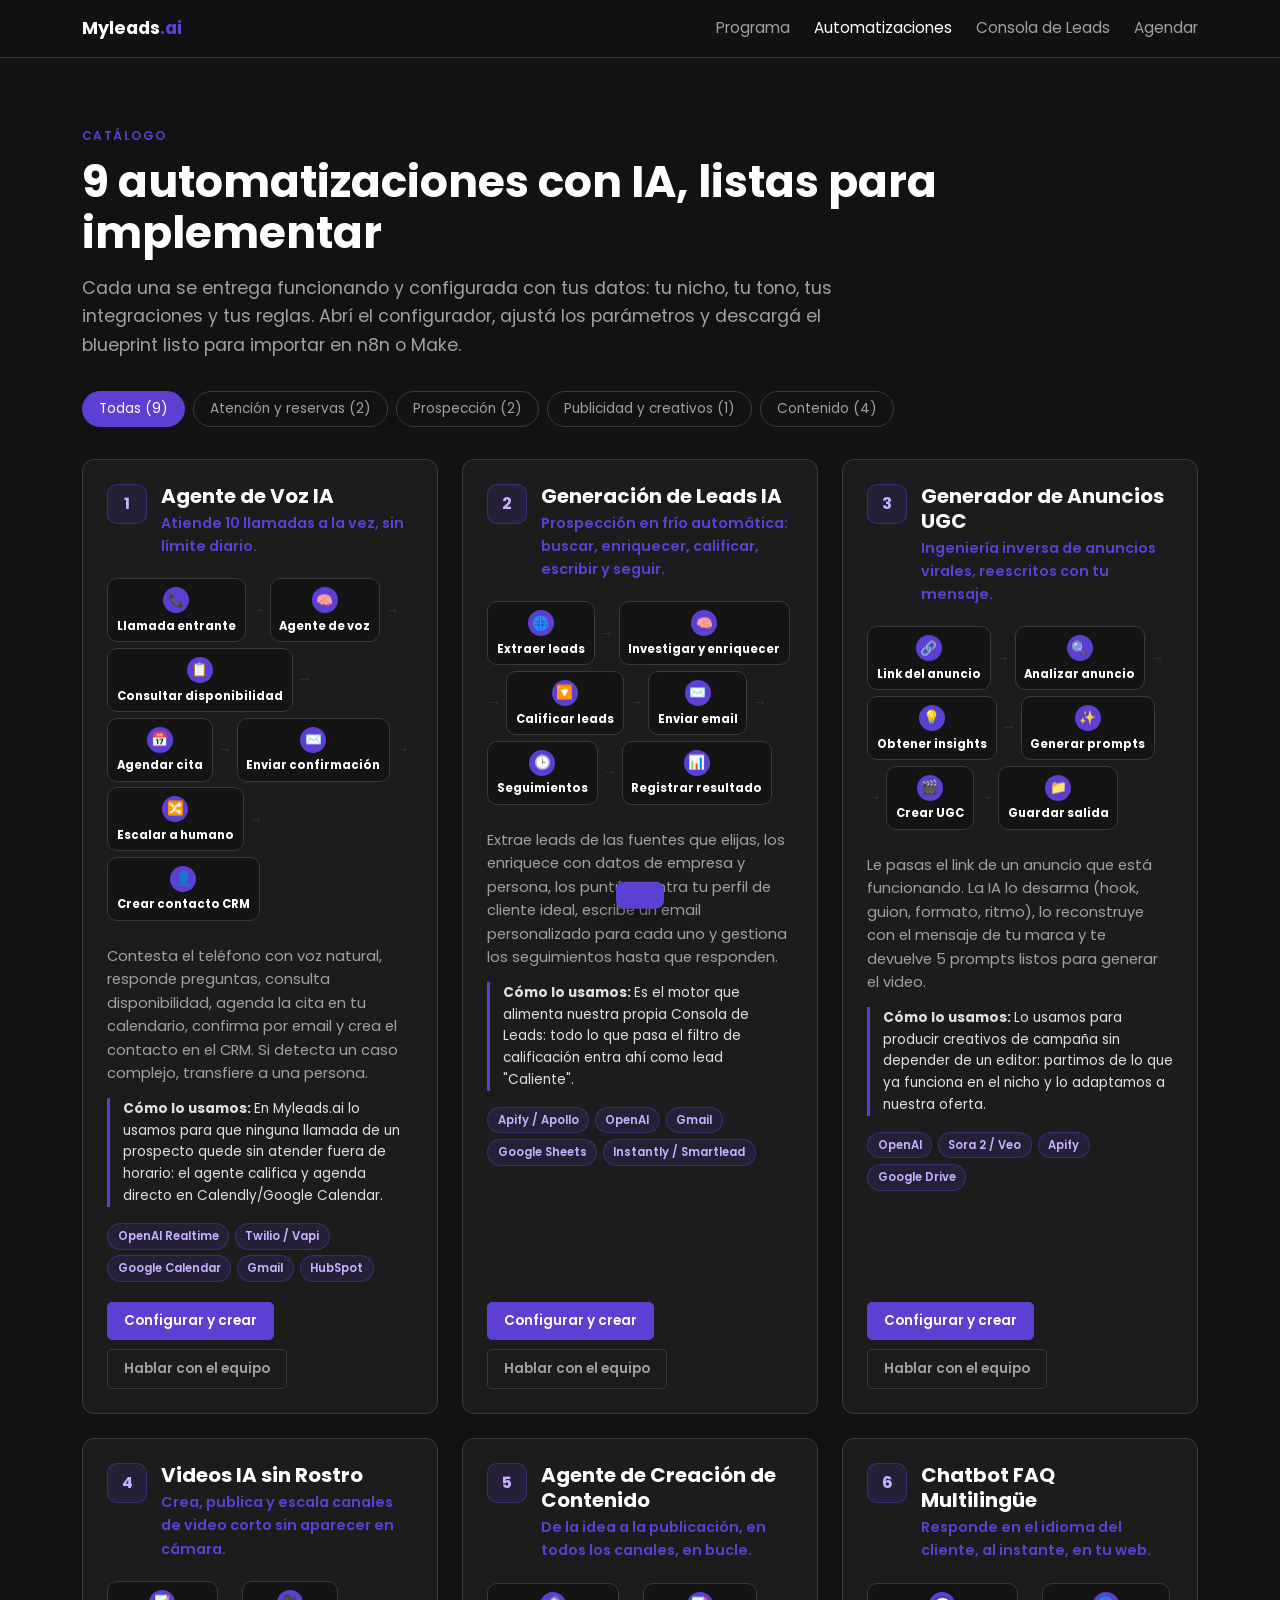
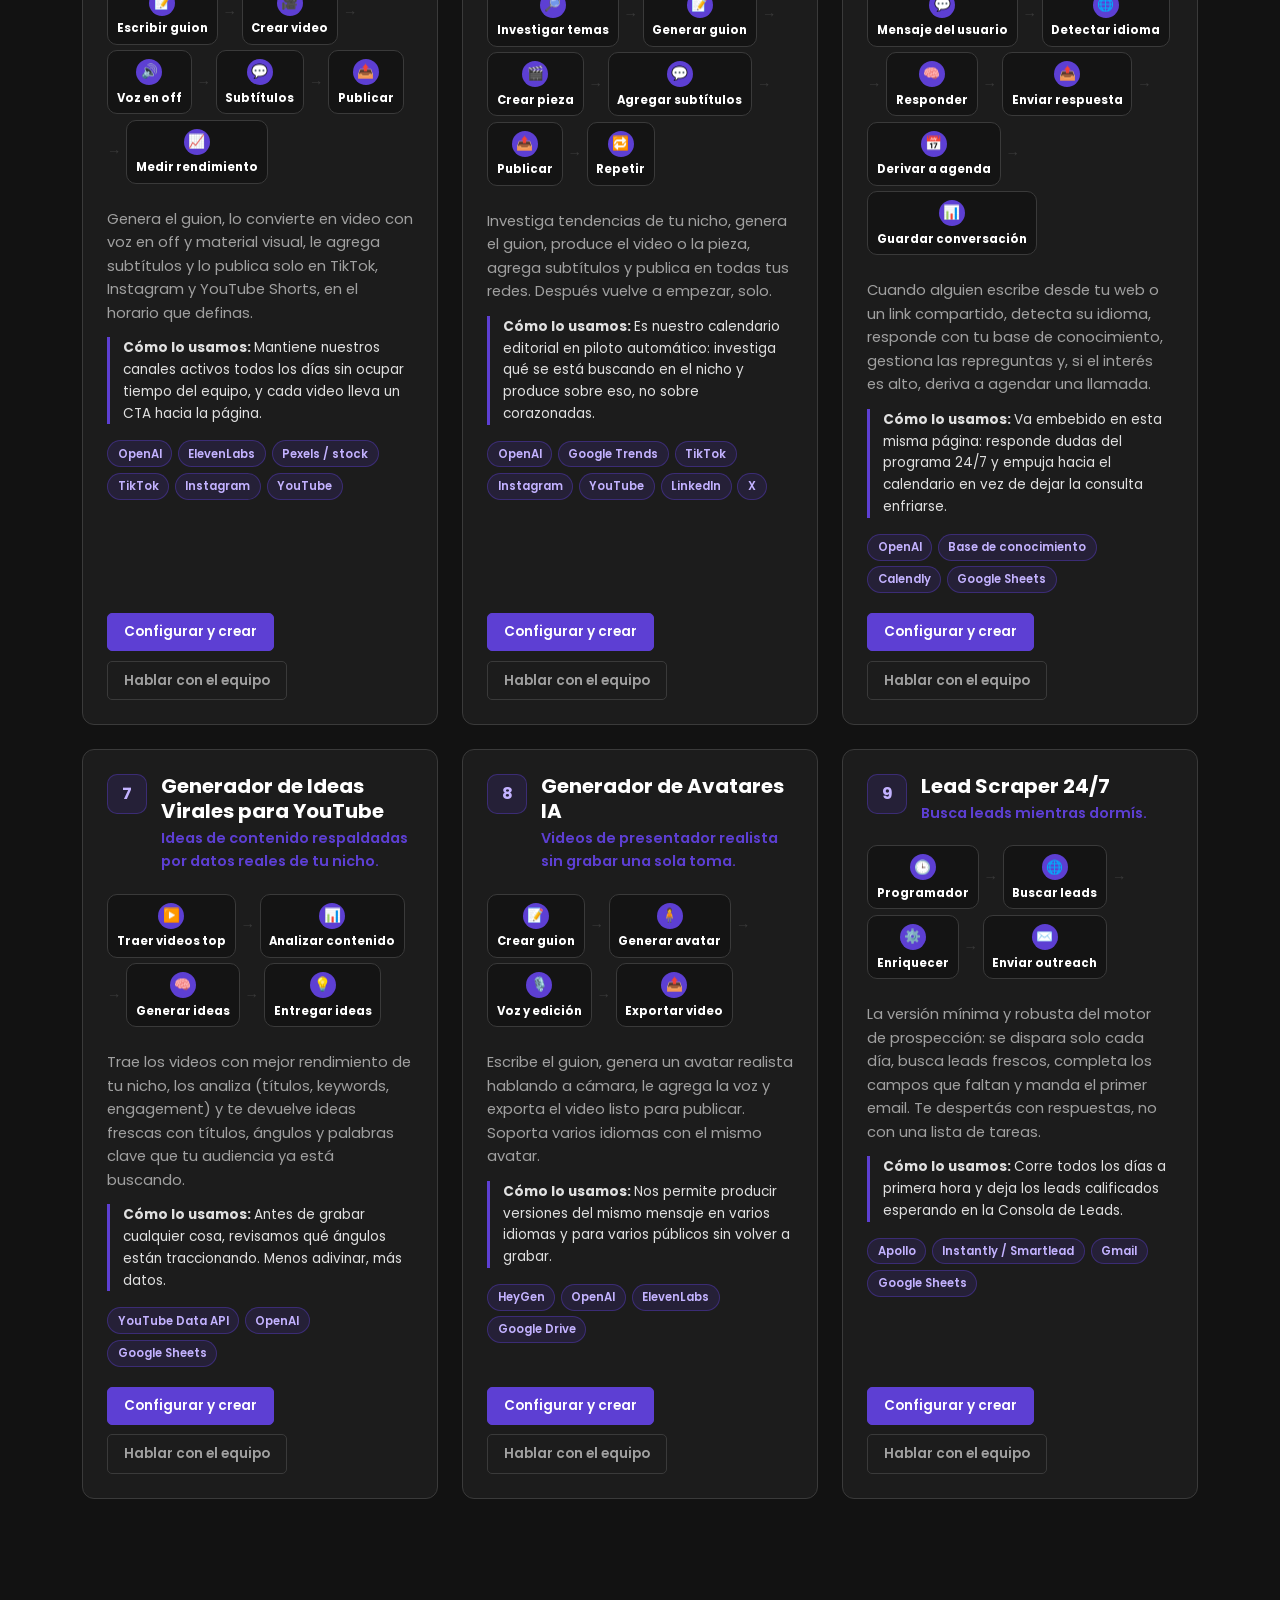
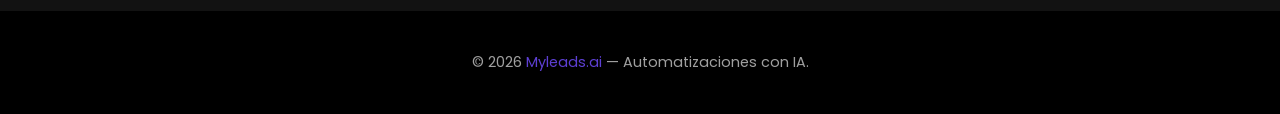
==== automatizaciones.html @ 64937ae9 "Agrega catálogo de automatizaciones IA y consola de calificación de leads Integra las 9 automatizaci" ====
<!DOCTYPE html>
<html lang="es">
<head>
<meta charset="UTF-8">
<meta name="viewport" content="width=device-width, initial-scale=1.0">
<title>Automatizaciones con IA — Myleads.ai</title>
<meta name="description" content="Nueve automatizaciones con IA listas para implementar y personalizar: agente de voz, generación de leads, contenido, chatbot multilingüe y más.">
<link rel="preconnect" href="https://fonts.googleapis.com">
<link rel="preconnect" href="https://fonts.gstatic.com" crossorigin>
<link href="https://fonts.googleapis.com/css2?family=Poppins:wght@400;600;700&display=swap" rel="stylesheet">
<link rel="stylesheet" href="assets/base.css">
<style>
    .filters { display: flex; gap: 0.5rem; flex-wrap: wrap; margin-bottom: 2rem; }
    .filter-btn {
        padding: 0.45rem 1rem; border-radius: 999px; font-size: 0.85rem; cursor: pointer;
        background: transparent; border: 1px solid var(--border-color);
        color: var(--light-text-color); font-family: var(--font-family); transition: all 0.2s ease;
    }
    .filter-btn:hover { color: #fff; border-color: var(--primary-color); }
    .filter-btn.active { background: var(--primary-color); border-color: var(--primary-color); color: #fff; }

    .auto-grid { display: grid; grid-template-columns: repeat(auto-fit, minmax(340px, 1fr)); gap: 1.5rem; }
    .auto-card { display: flex; flex-direction: column; transition: transform 0.25s ease, box-shadow 0.25s ease; }
    .auto-card:hover { transform: translateY(-6px); box-shadow: 0 12px 28px rgba(0,0,0,0.45); }
    .auto-card .head { display: flex; align-items: flex-start; gap: 0.9rem; margin-bottom: 0.75rem; }
    .auto-card .num {
        flex: 0 0 auto; width: 40px; height: 40px; border-radius: 10px;
        background: var(--primary-soft); border: 1px solid rgba(93,63,211,0.4);
        display: flex; align-items: center; justify-content: center;
        font-weight: 700; color: #c3b2ff;
    }
    .auto-card h3 { font-size: 1.25rem; color: #fff; line-height: 1.25; }
    .auto-card .tagline { color: var(--primary-color); font-size: 0.9rem; font-weight: 600; margin-top: 0.2rem; }
    .auto-card .summary { color: var(--light-text-color); font-size: 0.92rem; margin: 0.75rem 0; }
    .auto-card .use-case { font-size: 0.85rem; border-left: 3px solid var(--primary-color); padding-left: 0.8rem; color: var(--text-color); margin-bottom: 1rem; }
    /* Dentro de la tarjeta el flujo se envuelve en varias líneas en vez de
       scrollear, para que se vea completo de un vistazo. */
    .flow-compact { flex-wrap: wrap; overflow-x: visible; gap: 0.35rem 0.3rem; }
    .flow-compact .flow-node { min-width: 0; max-width: none; padding: 0.5rem 0.55rem; }
    .flow-compact .flow-node .dot { width: 26px; height: 26px; font-size: 0.85rem; margin-bottom: 0.35rem; }
    .flow-compact .flow-node strong { font-size: 0.72rem; }
    .flow-compact .flow-node span { display: none; }
    .flow-compact .flow-arrow { font-size: 0.9rem; }

    .auto-card .integrations { display: flex; flex-wrap: wrap; gap: 0.35rem; margin-bottom: 1.25rem; }
    .auto-card .actions { margin-top: auto; display: flex; gap: 0.6rem; flex-wrap: wrap; }

    /* Modal del configurador */
    .modal-backdrop {
        position: fixed; inset: 0; background: rgba(0,0,0,0.75); z-index: 100;
        display: none; align-items: flex-start; justify-content: center;
        padding: 2rem 1rem; overflow-y: auto;
    }
    .modal-backdrop.open { display: flex; }
    .modal {
        background: var(--background-color); border: 1px solid var(--border-color);
        border-radius: 14px; width: 100%; max-width: 820px; margin: auto;
    }
    .modal-head {
        display: flex; align-items: flex-start; justify-content: space-between; gap: 1rem;
        padding: 1.5rem; border-bottom: 1px solid var(--border-color);
        position: sticky; top: 0; background: var(--background-color); border-radius: 14px 14px 0 0; z-index: 2;
    }
    .modal-head h2 { color: #fff; font-size: 1.5rem; }
    .modal-body { padding: 1.5rem; }
    .modal-foot {
        padding: 1.25rem 1.5rem; border-top: 1px solid var(--border-color);
        display: flex; gap: 0.75rem; flex-wrap: wrap; align-items: center;
    }
    .close-x {
        background: none; border: none; color: var(--light-text-color);
        font-size: 1.75rem; cursor: pointer; line-height: 1; padding: 0 0.25rem;
    }
    .close-x:hover { color: #fff; }
    .preview {
        background: #0d0d0d; border: 1px solid var(--border-color); border-radius: 8px;
        padding: 1rem; font-family: ui-monospace, SFMono-Regular, Menlo, monospace;
        font-size: 0.78rem; color: #b9e6c6; white-space: pre-wrap; word-break: break-word;
        max-height: 280px; overflow-y: auto;
    }
    .toast {
        position: fixed; bottom: 24px; left: 50%; transform: translateX(-50%) translateY(120%);
        background: var(--primary-color); color: #fff; padding: 0.85rem 1.5rem;
        border-radius: 8px; font-size: 0.9rem; z-index: 200; transition: transform 0.3s ease;
        box-shadow: 0 8px 24px rgba(0,0,0,0.5);
    }
    .toast.show { transform: translateX(-50%) translateY(0); }
</style>
</head>
<body>

<nav class="site-nav">
    <div class="container">
        <a class="brand" href="index.html">Myleads<span>.ai</span></a>
        <a class="nav-link" href="index.html#servicios">Programa</a>
        <a class="nav-link active" href="automatizaciones.html">Automatizaciones</a>
        <a class="nav-link" href="leads.html">Consola de Leads</a>
        <a class="nav-link" href="https://calendly.com/myleads-ia/30min">Agendar</a>
    </div>
</nav>

<header class="page-header">
    <div class="container">
        <span class="eyebrow">Catálogo</span>
        <h1>9 automatizaciones con IA, listas para implementar</h1>
        <p class="lead">
            Cada una se entrega funcionando y configurada con tus datos: tu nicho, tu tono, tus
            integraciones y tus reglas. Abrí el configurador, ajustá los parámetros y descargá el
            blueprint listo para importar en n8n o Make.
        </p>
    </div>
</header>

<main class="container" style="padding-bottom:3rem;">
    <div class="filters" id="filters"></div>
    <div class="auto-grid" id="grid"></div>
</main>

<div class="modal-backdrop" id="modal-backdrop">
    <div class="modal" role="dialog" aria-modal="true" aria-labelledby="modal-title">
        <div class="modal-head">
            <div>
                <span class="eyebrow" id="modal-cat"></span>
                <h2 id="modal-title"></h2>
                <p class="muted small" id="modal-sub"></p>
            </div>
            <button class="close-x" id="modal-close" aria-label="Cerrar">&times;</button>
        </div>
        <div class="modal-body">
            <h3 style="color:#fff;font-size:1rem;margin-bottom:0.5rem;">Flujo</h3>
            <div class="flow" id="modal-flow"></div>

            <h3 style="color:#fff;font-size:1rem;margin:1.5rem 0 0.75rem;">Personalización</h3>
            <div class="grid-2" id="modal-params"></div>

            <h3 style="color:#fff;font-size:1rem;margin:1.5rem 0 0.5rem;">Resumen de la configuración</h3>
            <div class="preview" id="modal-preview"></div>
        </div>
        <div class="modal-foot">
            <button class="btn btn-primary btn-sm" id="dl-workflow">Descargar blueprint (n8n)</button>
            <button class="btn btn-secondary btn-sm" id="dl-spec">Descargar ficha (JSON)</button>
            <button class="btn btn-ghost btn-sm" id="copy-spec">Copiar resumen</button>
            <a class="btn btn-ghost btn-sm" href="https://calendly.com/myleads-ia/30min">Que lo implementemos por vos</a>
        </div>
    </div>
</div>

<div class="toast" id="toast"></div>

<footer class="site-footer">
    <div class="container">
        <p>&copy; 2026 <a href="index.html">Myleads.ai</a> — Automatizaciones con IA.</p>
    </div>
</footer>

<script src="assets/automations.js"></script>
<script src="assets/automations-ui.js"></script>
</body>
</html>
---- assets/base.css ----
/* ==========================================================================
   Myleads.ai — hoja de estilos compartida
   Tokens alineados con index.html para que todas las páginas se vean iguales.
   ========================================================================== */
:root {
    --primary-color: #5d3fd3;
    --primary-soft: rgba(93, 63, 211, 0.15);
    --secondary-color: #2b2b2b;
    --background-color: #121212;
    --surface-color: #1c1c1c;
    --border-color: #3a3a3a;
    --text-color: #e0e0e0;
    --light-text-color: #a0a0a0;
    --hot: #ff5c5c;
    --warm: #ffb547;
    --cold: #4aa3ff;
    --ok: #3ddc84;
    --font-family: 'Poppins', sans-serif;
}
* { box-sizing: border-box; margin: 0; padding: 0; }
html { scroll-behavior: smooth; }
body {
    font-family: var(--font-family);
    line-height: 1.6;
    color: var(--text-color);
    background-color: var(--background-color);
    -webkit-font-smoothing: antialiased;
}
a { color: var(--primary-color); }
.container { max-width: 1180px; margin: 0 auto; padding: 0 2rem; }
.text-center { text-align: center; }
.muted { color: var(--light-text-color); }
.small { font-size: 0.85rem; }

/* ---------- Barra de navegación ---------- */
.site-nav {
    position: sticky; top: 0; z-index: 50;
    background: rgba(18, 18, 18, 0.92);
    backdrop-filter: blur(8px);
    border-bottom: 1px solid var(--border-color);
}
.site-nav .container {
    display: flex; align-items: center; gap: 1.5rem;
    padding-top: 0.9rem; padding-bottom: 0.9rem; flex-wrap: wrap;
}
.site-nav .brand {
    font-weight: 700; color: #fff; text-decoration: none;
    font-size: 1.1rem; margin-right: auto;
}
.site-nav .brand span { color: var(--primary-color); }
.site-nav a.nav-link {
    color: var(--light-text-color); text-decoration: none;
    font-size: 0.95rem; transition: color 0.2s ease;
}
.site-nav a.nav-link:hover, .site-nav a.nav-link.active { color: #fff; }

/* ---------- Botones ---------- */
.btn {
    display: inline-block; padding: 0.85rem 1.75rem; border-radius: 5px;
    text-decoration: none; font-weight: 600; transition: all 0.3s ease;
    border: 2px solid var(--primary-color); text-align: center;
    cursor: pointer; font-family: var(--font-family); font-size: 1rem;
    background: none; color: var(--primary-color);
}
.btn-primary { background-color: var(--primary-color); color: #fff; }
.btn-primary:hover { background-color: transparent; color: var(--primary-color); transform: translateY(-3px); box-shadow: 0 5px 15px rgba(93, 63, 211, 0.4); }
.btn-secondary:hover { background-color: var(--primary-color); color: #fff; transform: translateY(-3px); box-shadow: 0 5px 15px rgba(93, 63, 211, 0.4); }
.btn-sm { padding: 0.5rem 1rem; font-size: 0.85rem; border-width: 1px; }
.btn-ghost { border-color: var(--border-color); color: var(--light-text-color); }
.btn-ghost:hover { border-color: var(--primary-color); color: #fff; }
.btn-danger { border-color: #6b2b2b; color: #ff8a8a; }
.btn-danger:hover { background: #6b2b2b; color: #fff; }
.btn:disabled { opacity: 0.45; cursor: not-allowed; transform: none; box-shadow: none; }

/* ---------- Encabezados de página ---------- */
.page-header { padding: 4rem 0 2rem; }
.page-header h1 { font-size: 2.75rem; line-height: 1.15; color: #fff; margin-bottom: 1rem; }
.page-header p.lead { color: var(--light-text-color); max-width: 760px; font-size: 1.1rem; }
.section-title { font-size: 2rem; font-weight: 700; color: #fff; margin-bottom: 0.5rem; }
.eyebrow {
    display: inline-block; text-transform: uppercase; letter-spacing: 0.12em;
    font-size: 0.75rem; font-weight: 600; color: var(--primary-color); margin-bottom: 0.75rem;
}

/* ---------- Tarjetas y superficies ---------- */
.card {
    background: var(--surface-color); border: 1px solid var(--border-color);
    border-radius: 12px; padding: 1.5rem;
}
.panel {
    background: var(--secondary-color); border: 1px solid var(--border-color);
    border-radius: 12px; padding: 1.5rem; margin-bottom: 1.5rem;
}
.panel h2, .panel h3 { color: #fff; margin-bottom: 0.35rem; }

/* ---------- Formularios ---------- */
.field { margin-bottom: 1.1rem; }
.field label { display: block; font-size: 0.85rem; font-weight: 600; margin-bottom: 0.35rem; color: var(--text-color); }
.field .help { font-size: 0.78rem; color: var(--light-text-color); margin-top: 0.3rem; }
input[type="text"], input[type="number"], input[type="email"], input[type="url"], select, textarea {
    width: 100%; padding: 0.7rem 0.85rem; border-radius: 6px;
    background: #141414; border: 1px solid var(--border-color);
    color: var(--text-color); font-family: var(--font-family); font-size: 0.95rem;
}
input:focus, select:focus, textarea:focus { outline: none; border-color: var(--primary-color); box-shadow: 0 0 0 3px var(--primary-soft); }
textarea { min-height: 90px; resize: vertical; }
input[type="range"] { width: 100%; accent-color: var(--primary-color); }
.checkbox-row { display: flex; align-items: flex-start; gap: 0.6rem; margin-bottom: 0.6rem; }
.checkbox-row input { accent-color: var(--primary-color); margin-top: 0.3rem; }
.checkbox-row label { font-weight: 400; font-size: 0.9rem; margin: 0; }
.grid-2 { display: grid; grid-template-columns: repeat(auto-fit, minmax(260px, 1fr)); gap: 1rem 1.25rem; }

/* ---------- Etiquetas ---------- */
.tag {
    display: inline-block; padding: 0.2rem 0.6rem; border-radius: 999px;
    font-size: 0.72rem; font-weight: 600; background: var(--primary-soft);
    color: #c3b2ff; border: 1px solid rgba(93, 63, 211, 0.4);
}
.tag-hot { background: rgba(255,92,92,0.15); color: #ff9c9c; border-color: rgba(255,92,92,0.4); }
.tag-warm { background: rgba(255,181,71,0.15); color: #ffd18f; border-color: rgba(255,181,71,0.4); }
.tag-cold { background: rgba(74,163,255,0.15); color: #a5d0ff; border-color: rgba(74,163,255,0.4); }
.tag-off { background: #2b2b2b; color: var(--light-text-color); border-color: var(--border-color); }

/* ---------- Diagrama de flujo ---------- */
.flow { display: flex; align-items: stretch; gap: 0.5rem; overflow-x: auto; padding: 0.5rem 0 0.75rem; }
.flow-node {
    flex: 0 0 auto; min-width: 118px; max-width: 150px; text-align: center;
    background: #141414; border: 1px solid var(--border-color);
    border-radius: 10px; padding: 0.75rem 0.6rem;
}
.flow-node .dot {
    width: 34px; height: 34px; border-radius: 50%; margin: 0 auto 0.5rem;
    display: flex; align-items: center; justify-content: center;
    font-size: 1rem; background: var(--primary-color); color: #fff;
}
.flow-node strong { display: block; font-size: 0.8rem; color: #fff; line-height: 1.25; }
.flow-node span { display: block; font-size: 0.7rem; color: var(--light-text-color); margin-top: 0.2rem; }
.flow-arrow { flex: 0 0 auto; align-self: center; color: var(--border-color); font-size: 1.1rem; }

/* ---------- Tablas ---------- */
.table-wrap { overflow-x: auto; border: 1px solid var(--border-color); border-radius: 10px; }
table { width: 100%; border-collapse: collapse; font-size: 0.88rem; }
th, td { padding: 0.7rem 0.8rem; text-align: left; border-bottom: 1px solid var(--border-color); vertical-align: middle; }
th { background: #171717; color: var(--light-text-color); font-size: 0.75rem; text-transform: uppercase; letter-spacing: 0.05em; white-space: nowrap; }
tbody tr:hover { background: #1f1f1f; }
tbody tr:last-child td { border-bottom: none; }
td select { padding: 0.35rem 0.5rem; font-size: 0.8rem; }

/* ---------- Pie ---------- */
.site-footer { padding: 2.5rem 0; text-align: center; background: #000; margin-top: 4rem; color: var(--light-text-color); font-size: 0.9rem; }
.site-footer a { text-decoration: none; }

/* ---------- Avisos ---------- */
.notice { border-left: 4px solid var(--primary-color); background: var(--primary-soft); padding: 0.9rem 1.1rem; border-radius: 6px; font-size: 0.9rem; }

@media (max-width: 700px) {
    .container { padding: 0 1rem; }
    .page-header h1 { font-size: 2rem; }
    .site-nav .container { gap: 1rem; }
}
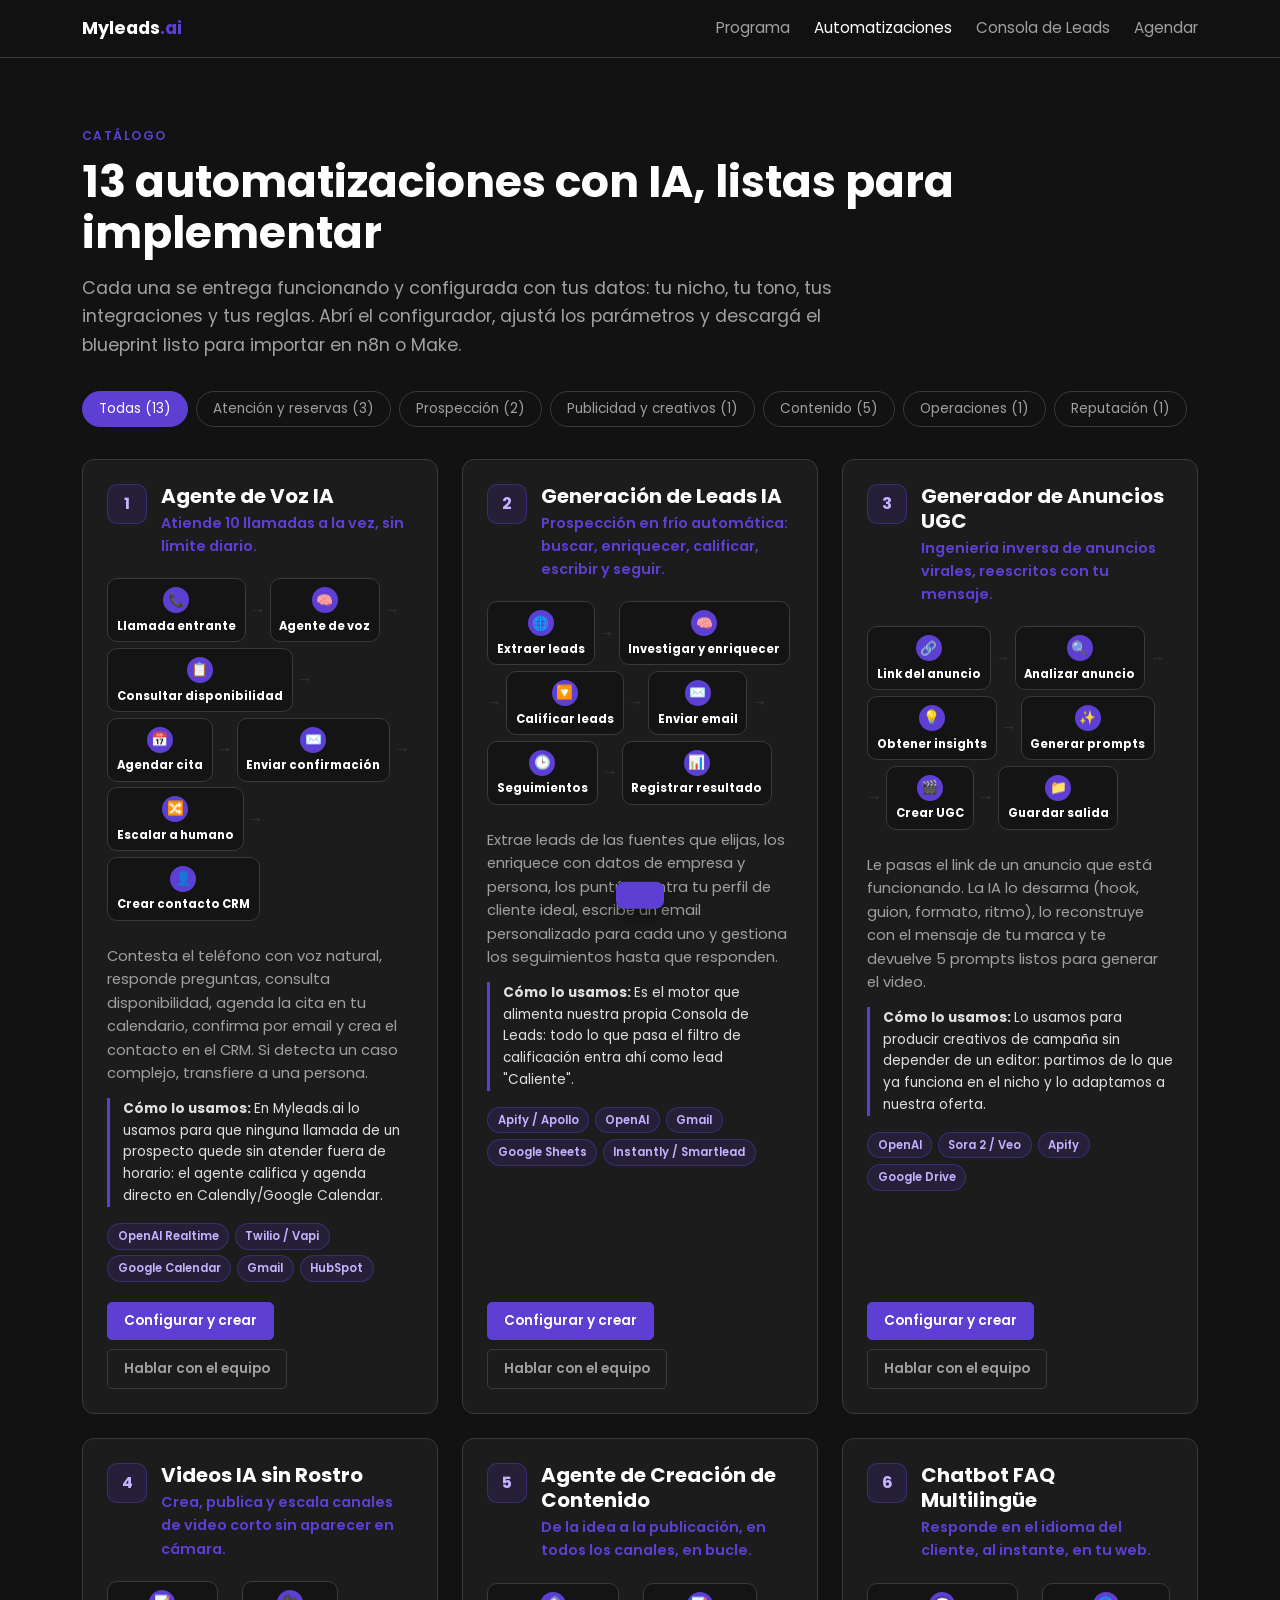
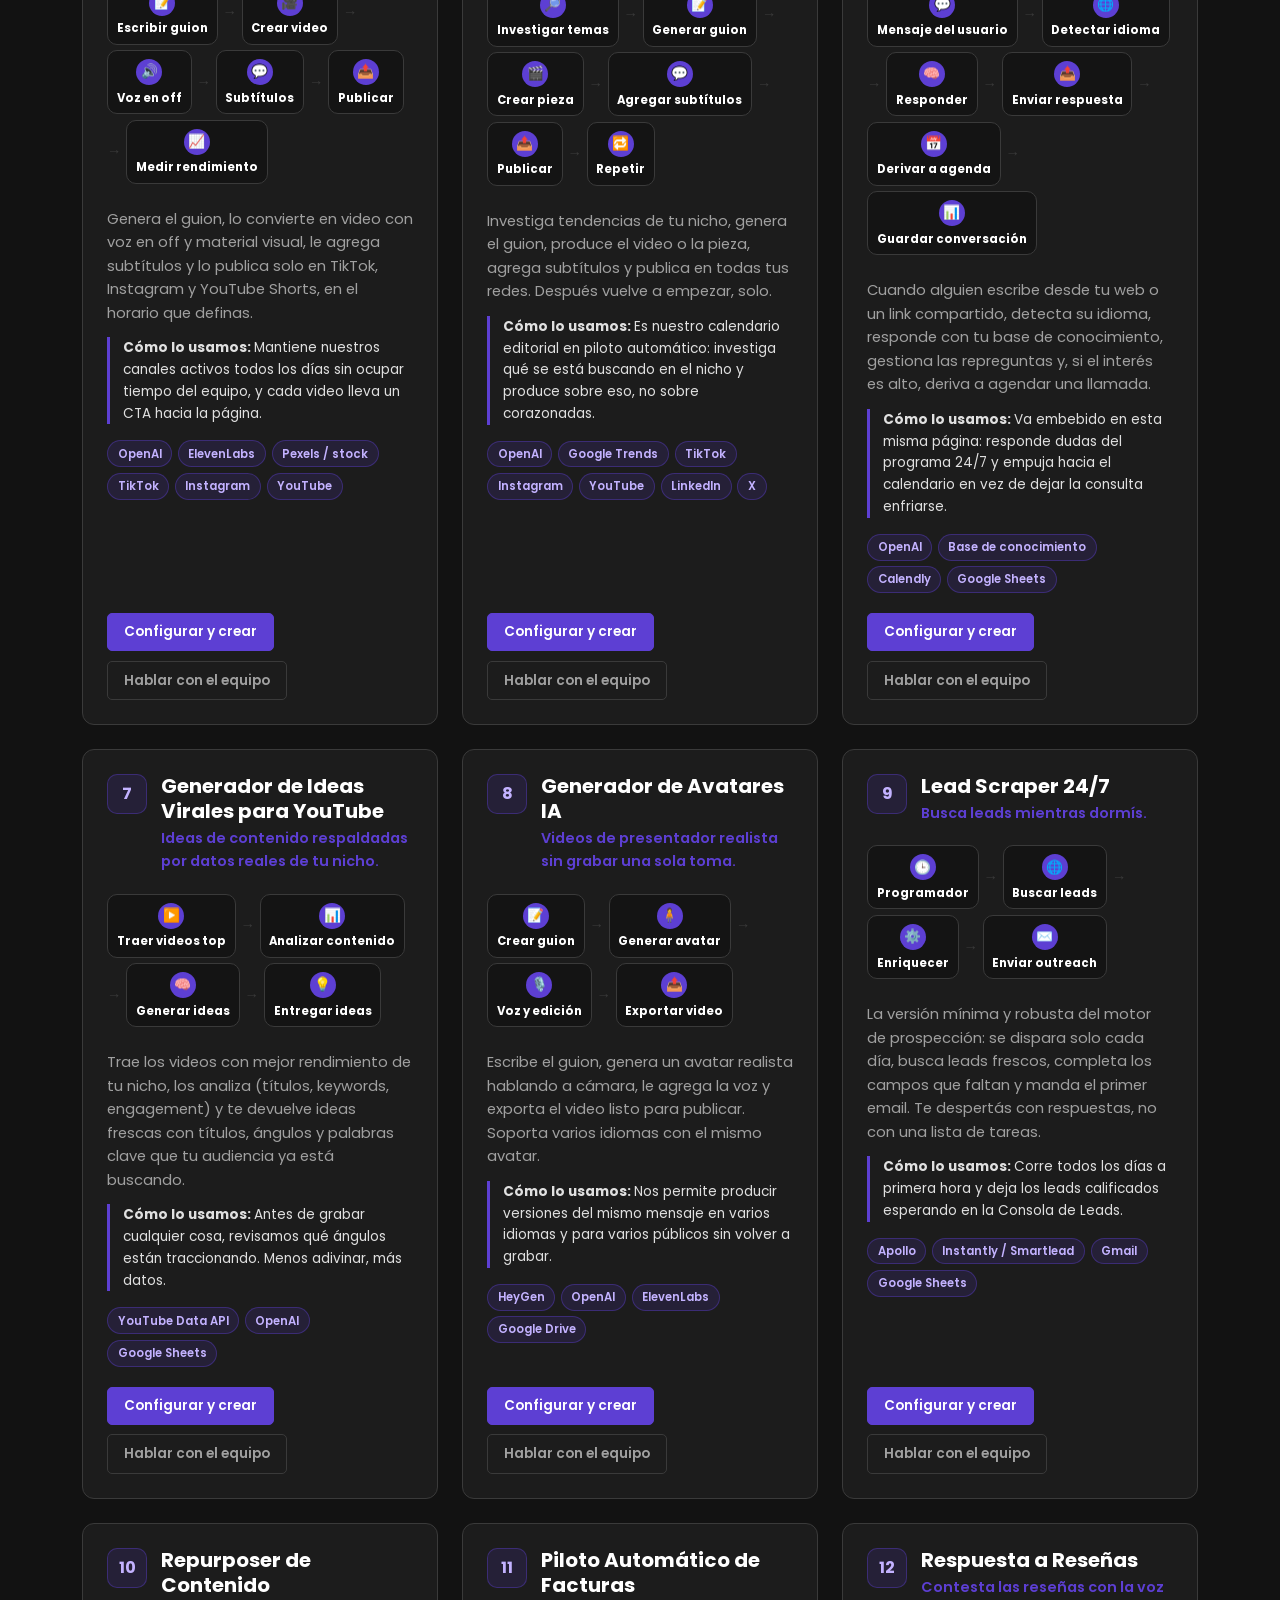
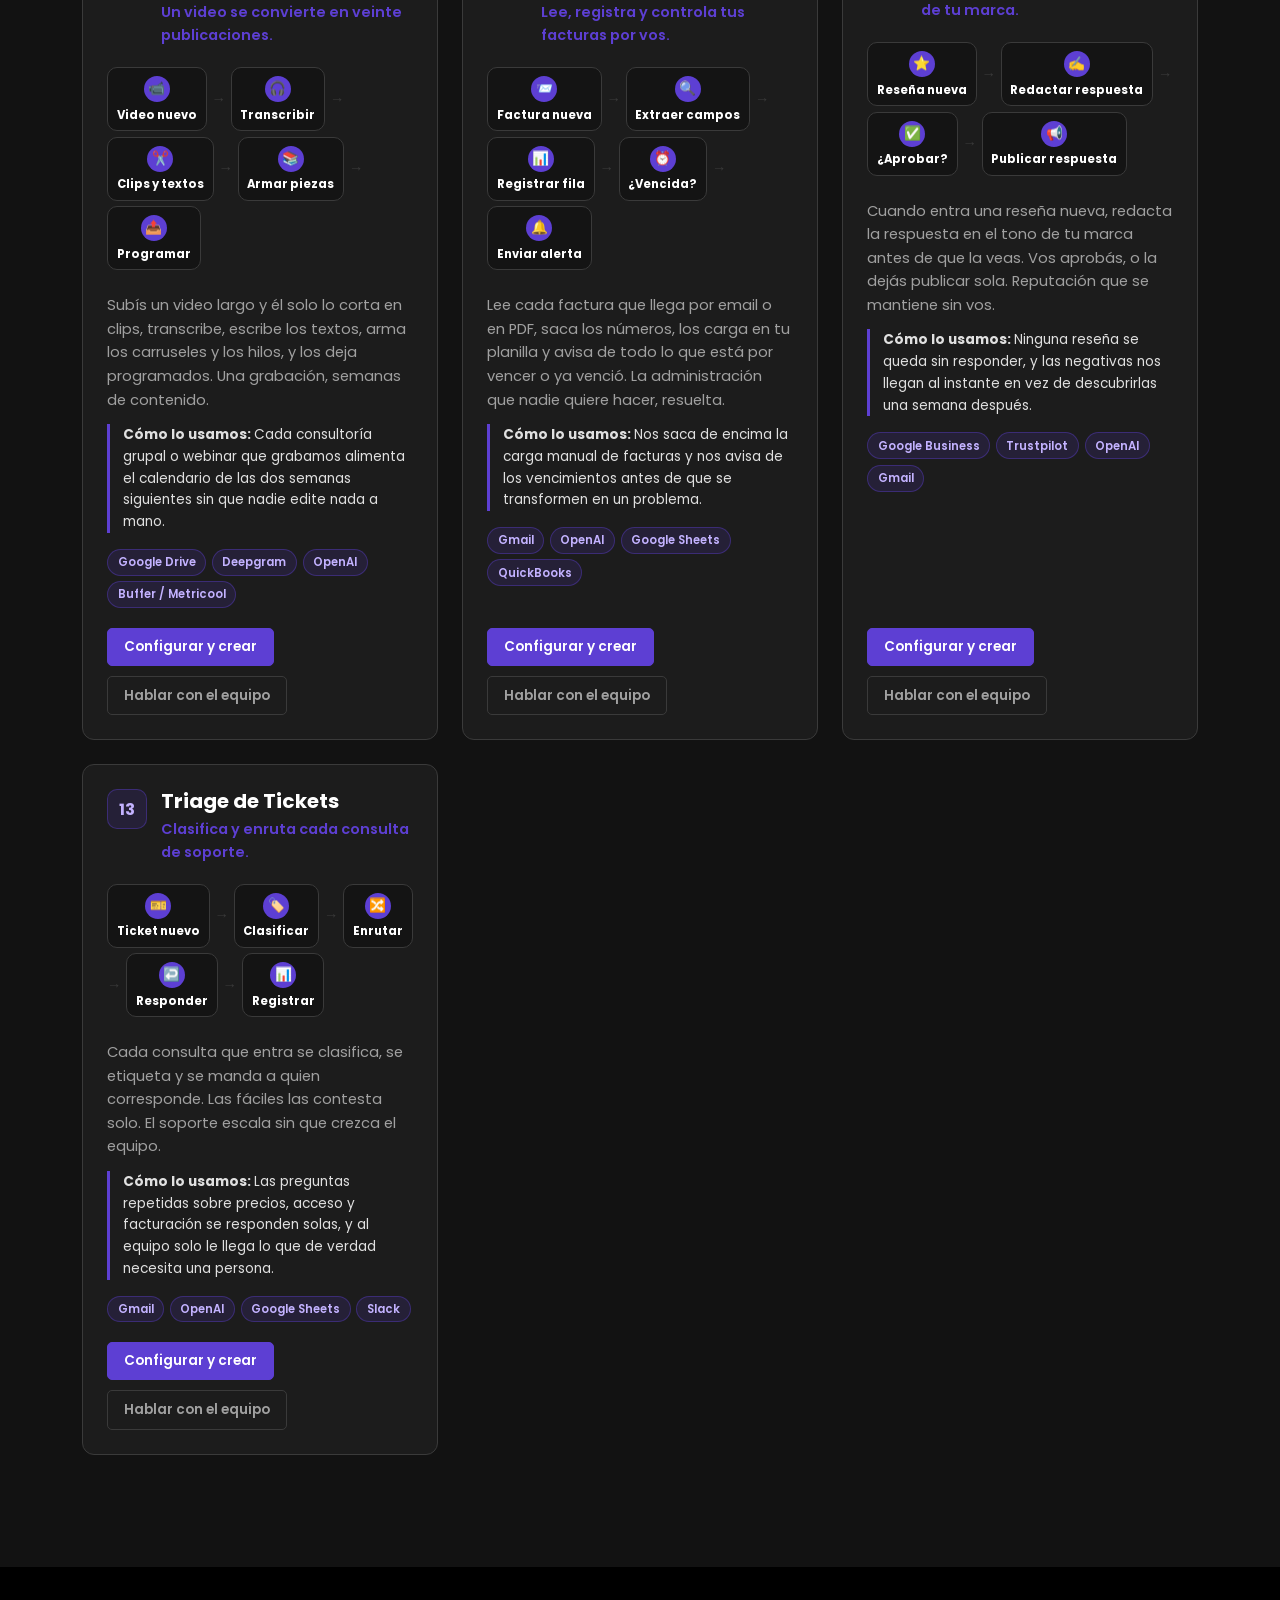
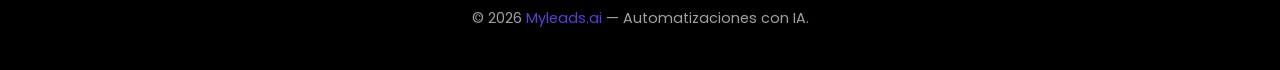
==== commit b8eddee4: "Suma 4 automatizaciones al catálogo: repurposer, facturas, reseñas y tickets Del segundo carrusel fa" ====
--- a/automatizaciones.html
+++ b/automatizaciones.html
@@ -4,7 +4,7 @@
 <meta charset="UTF-8">
 <meta name="viewport" content="width=device-width, initial-scale=1.0">
 <title>Automatizaciones con IA — Myleads.ai</title>
-<meta name="description" content="Nueve automatizaciones con IA listas para implementar y personalizar: agente de voz, generación de leads, contenido, chatbot multilingüe y más.">
+<meta name="description" content="Automatizaciones con IA listas para implementar y personalizar: agente de voz, generación de leads, contenido, facturas, reseñas, soporte y más.">
 <link rel="preconnect" href="https://fonts.googleapis.com">
 <link rel="preconnect" href="https://fonts.gstatic.com" crossorigin>
 <link href="https://fonts.googleapis.com/css2?family=Poppins:wght@400;600;700&display=swap" rel="stylesheet">
@@ -102,7 +102,7 @@
 <header class="page-header">
     <div class="container">
         <span class="eyebrow">Catálogo</span>
-        <h1>9 automatizaciones con IA, listas para implementar</h1>
+        <h1><span id="auto-count">13</span> automatizaciones con IA, listas para implementar</h1>
         <p class="lead">
             Cada una se entrega funcionando y configurada con tus datos: tu nicho, tu tono, tus
             integraciones y tus reglas. Abrí el configurador, ajustá los parámetros y descargá el
